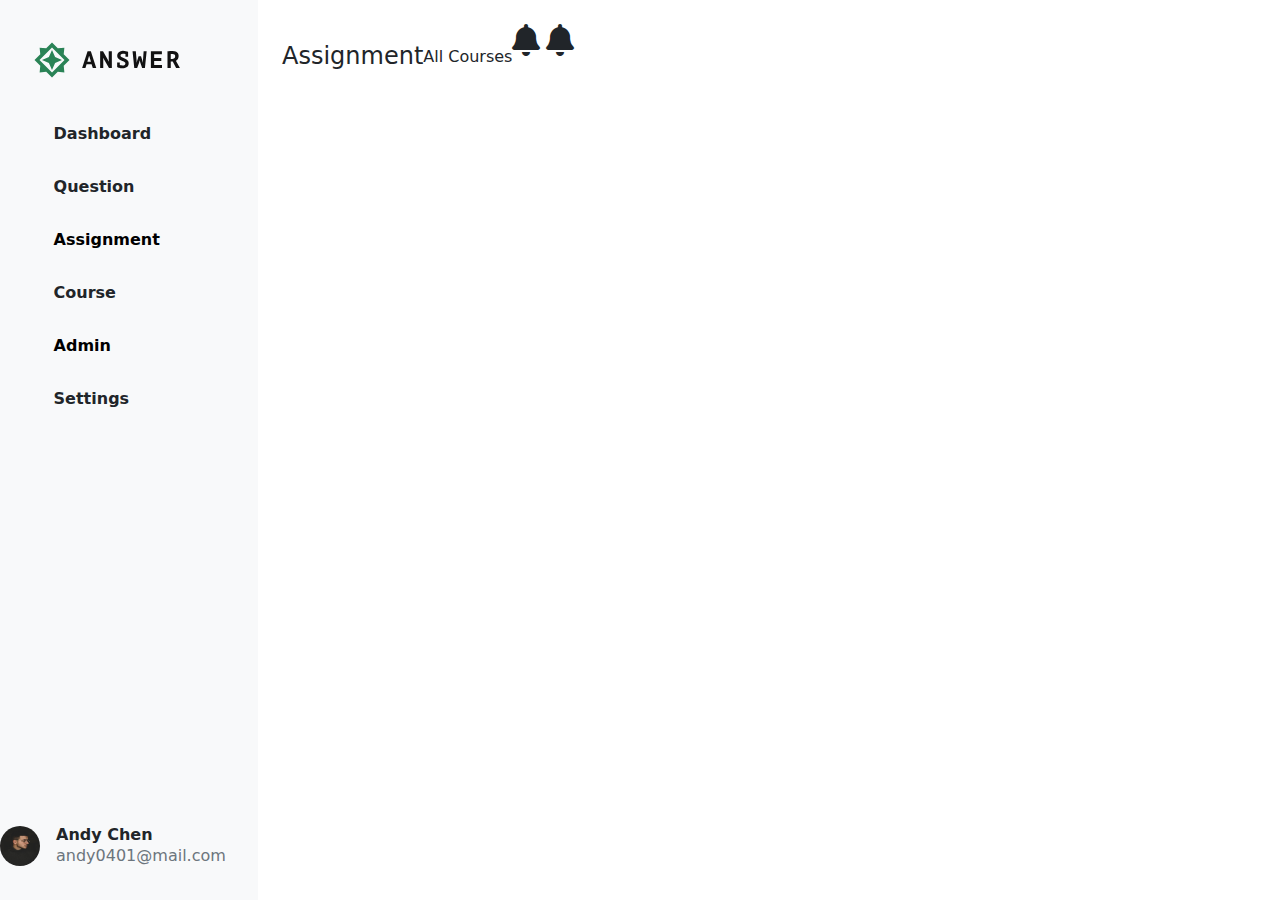
==== index.html @ 3db3b784 "Update 2022-08-13T04:26:29.890Z" ====
<!DOCTYPE html>
<html lang="en">

  <head>
    <meta charset="UTF-8">
    <meta name="viewport" content="width=device-width, initial-scale=1.0">
    <meta http-equiv="X-UA-Compatible" content="ie=edge">
    <title>Boostrap Index</title>
    <link rel="stylesheet" href="./assets/style/all.css">
  </head>

  <body>
    <div class="d-flex">
      <header class="header  bg-light pe-4 pt-40  w-25 vh-100 " >
        <div class="nav d-flex align-items-end">
          <div class="nav-box  mb-363  ml-32 ">
            <img src="./assets/images/logo-ANSWER.svg" alt="logo-ANSWER" class="mb-42">
            <ul class="text-dark fw-bold ps-0  ">
              <li class="mb-29">
                <i class="me-3"><img src="./assets/images/assessment_black_24dp.svg" alt=""></i>
                Dashboard
              </li>
              <li class="mb-29">
                <i class="me-3"><img src="./assets/images/question_answer_black_24dp.svg" alt=""></i>
                Question
              </li>
              <li class="mb-29">
                <a href="index.html">
                <i class="me-3"><img src="./assets/images/assignment_black_24dp.svg" alt=""></i>
                Assignment
                </a>
              </li>
              <li class="mb-29">
                <i class="me-3"><img src="./assets/images/video_library_black_24dp.svg" alt=""></i>
                Course
              </li>
              <li class="mb-29   ">
                <a href="admin.html">
                <i class="me-3"><img src="./assets/images/group_black_24dp.svg" alt=""></i>
                Admin
                </a>
              </li>
  
              <li class="mb-29">
                <i class="me-3"><img src="./assets/images/settings_black_24dp.svg" alt="">
                </i>Settings
              </li>
            </ul>
          </div>
          <div class="nav-box2 d-flex align-items-center position-absolute bottom-0 start-0 pl-32 mb-32" >
            <img class="  rounded-circle " style="width: 40px; height: 40px; "src="./assets/images/andychen.jpeg" alt="">
            <div class="nav-text w-50 pl-16 ">
              <h3 class="fw-bold fs-6 m-0">Andy Chen</h3>
              <p class="text-secondary m-0">andy0401@mail.com</p>
            </div>
          </div>
        </div>
      </header>

    
<div class="container p-4" >
  <div class="index-tittle d-flex">
    <div class="index-tittle-box d-flex align-items-center">
      <h1>Assignment</h1>
      <span>All Courses</span>
    </div>
    <div class="index-tittle-box">
      <i class="fa-solid fa-bell fa-2x"></i>
      <i class="fa-solid fa-bell fa-2x"></i>
    </div>
  </div>  



    <script src="./assets/js/vendors.js"></script>
    <script src="./assets/js/all.js"></script>
  </body>

</html>
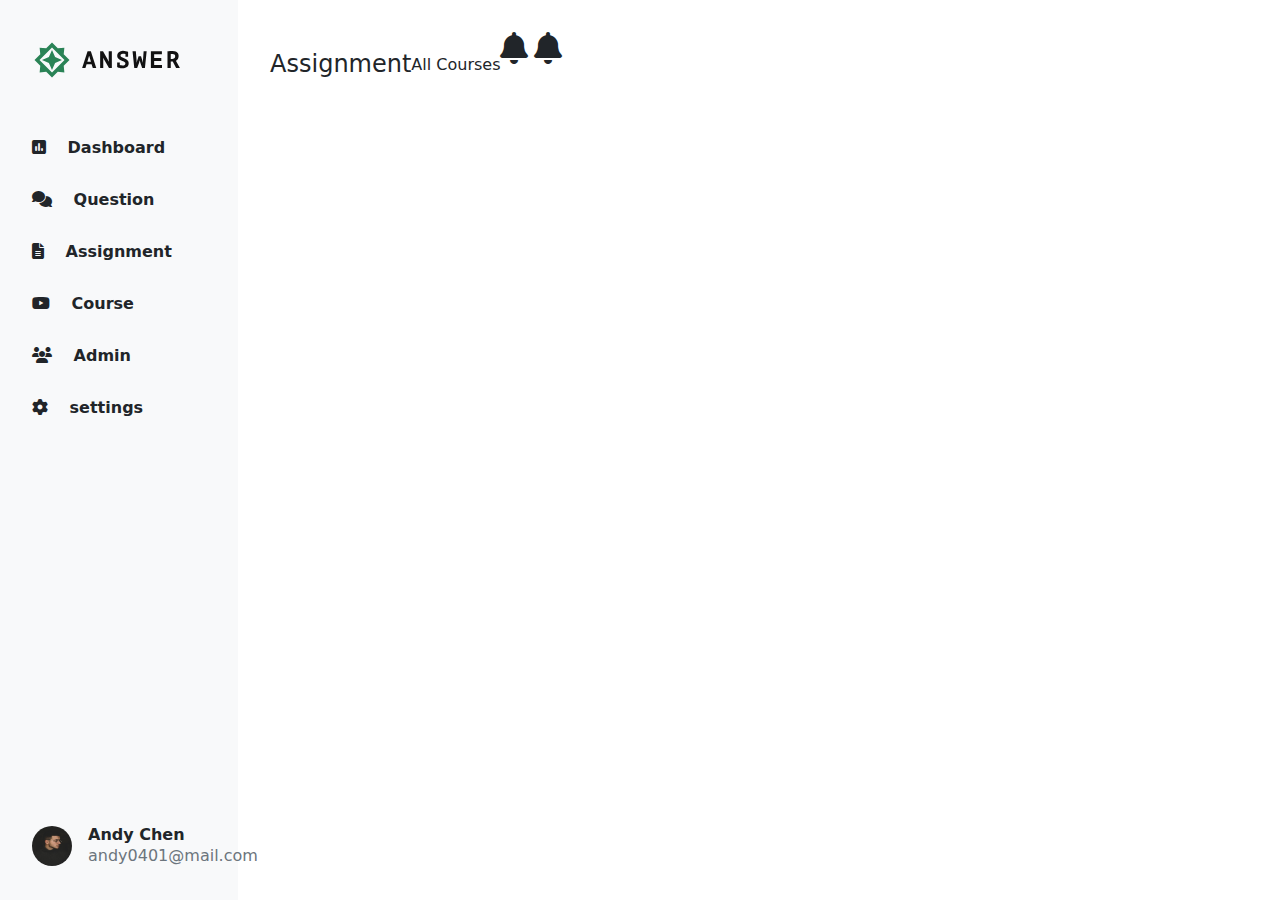
==== commit 480a564e: "Update 2022-08-13T05:41:56.348Z" ====
--- a/index.html
+++ b/index.html
@@ -11,50 +11,52 @@
 
   <body>
     <div class="d-flex">
-      <header class="header  bg-light pe-4 pt-40  w-25 vh-100 " >
-        <div class="nav d-flex align-items-end">
-          <div class="nav-box  mb-363  ml-32 ">
-            <img src="./assets/images/logo-ANSWER.svg" alt="logo-ANSWER" class="mb-42">
-            <ul class="text-dark fw-bold ps-0  ">
-              <li class="mb-29">
-                <i class="me-3"><img src="./assets/images/assessment_black_24dp.svg" alt=""></i>
-                Dashboard
-              </li>
-              <li class="mb-29">
-                <i class="me-3"><img src="./assets/images/question_answer_black_24dp.svg" alt=""></i>
-                Question
-              </li>
-              <li class="mb-29">
-                <a href="index.html">
-                <i class="me-3"><img src="./assets/images/assignment_black_24dp.svg" alt=""></i>
-                Assignment
-                </a>
-              </li>
-              <li class="mb-29">
-                <i class="me-3"><img src="./assets/images/video_library_black_24dp.svg" alt=""></i>
-                Course
-              </li>
-              <li class="mb-29   ">
-                <a href="admin.html">
-                <i class="me-3"><img src="./assets/images/group_black_24dp.svg" alt=""></i>
-                Admin
-                </a>
-              </li>
-  
-              <li class="mb-29">
-                <i class="me-3"><img src="./assets/images/settings_black_24dp.svg" alt="">
-                </i>Settings
-              </li>
-            </ul>
-          </div>
-          <div class="nav-box2 d-flex align-items-center position-absolute bottom-0 start-0 pl-32 mb-32" >
-            <img class="  rounded-circle " style="width: 40px; height: 40px; "src="./assets/images/andychen.jpeg" alt="">
-            <div class="nav-text w-50 pl-16 ">
-              <h3 class="fw-bold fs-6 m-0">Andy Chen</h3>
-              <p class="text-secondary m-0">andy0401@mail.com</p>
-            </div>
+      <header class=" bg-light vh-100 " >
+        <a href="index.html">
+          <img class="mb-42 ps-4 mt-40" src="./assets/images/logo-ANSWER.svg" alt="logo-ANSWER" >
+        </a>
+        
+        <ul class="nav flex-column fw-bold ">
+          <li class="nav-item ">
+            <a class="nav-link ps-4 p-14 " aria-current="page" href="#"> 
+              <i class="fa-solid fa-square-poll-vertical"></i>
+              <span class="ms-3">Dashboard</span></a>
+          </li>
+          <li class="nav-item">
+            <a class="nav-link ps-4 p-14 " aria-current="page" href="#"> 
+              <i class="fa-solid fa-comments"></i>
+              <span class="ms-3">Question</span></a>
+          </li>
+          <li class="nav-item">
+            <a class="nav-link ps-4 p-14 " aria-current="page" href="index.html"> 
+              <i class="fa-solid fa-file-lines"></i>
+              <span class="ms-3">Assignment</span></a>
+          </li>
+          <li class="nav-item">
+            <a class="nav-link ps-4 p-14 " aria-current="page" href="#"> 
+              <i class="fa-brands fa-youtube"></i>
+              <span class="ms-3">Course</span></a>
+          </li>
+          <li class="nav-item">
+            <a class="nav-link ps-4 p-14 " aria-current="page" href="admin.html"> 
+              <i class="fa-solid fa-users"></i>
+              <span class="ms-3">Admin</span></a>
+          </li>
+          <li class="nav-item">
+            <a class="nav-link ps-4 p-14 " aria-current="page" href="#"> 
+              <i class="fa-solid fa-gear "></i>
+              <span class="ms-3">settings</span></a>
+          </li>
+        </ul>
+        
+        <div class="nav-box2 d-flex align-items-center position-absolute bottom-0 start-0 ps-4 mb-4" >
+          <img class="  rounded-circle " style="width: 40px; height: 40px; "src="./assets/images/andychen.jpeg" alt="">
+          <div class="nav-text w-50 ps-3 ">
+            <h3 class="fw-bold fs-6 m-0">Andy Chen</h3>
+            <p class="text-secondary m-0">andy0401@mail.com</p>
           </div>
         </div>
+      
       </header>
 
     
@@ -70,7 +72,7 @@
     </div>
   </div>  
 
-
+    </div>
 
     <script src="./assets/js/vendors.js"></script>
     <script src="./assets/js/all.js"></script>
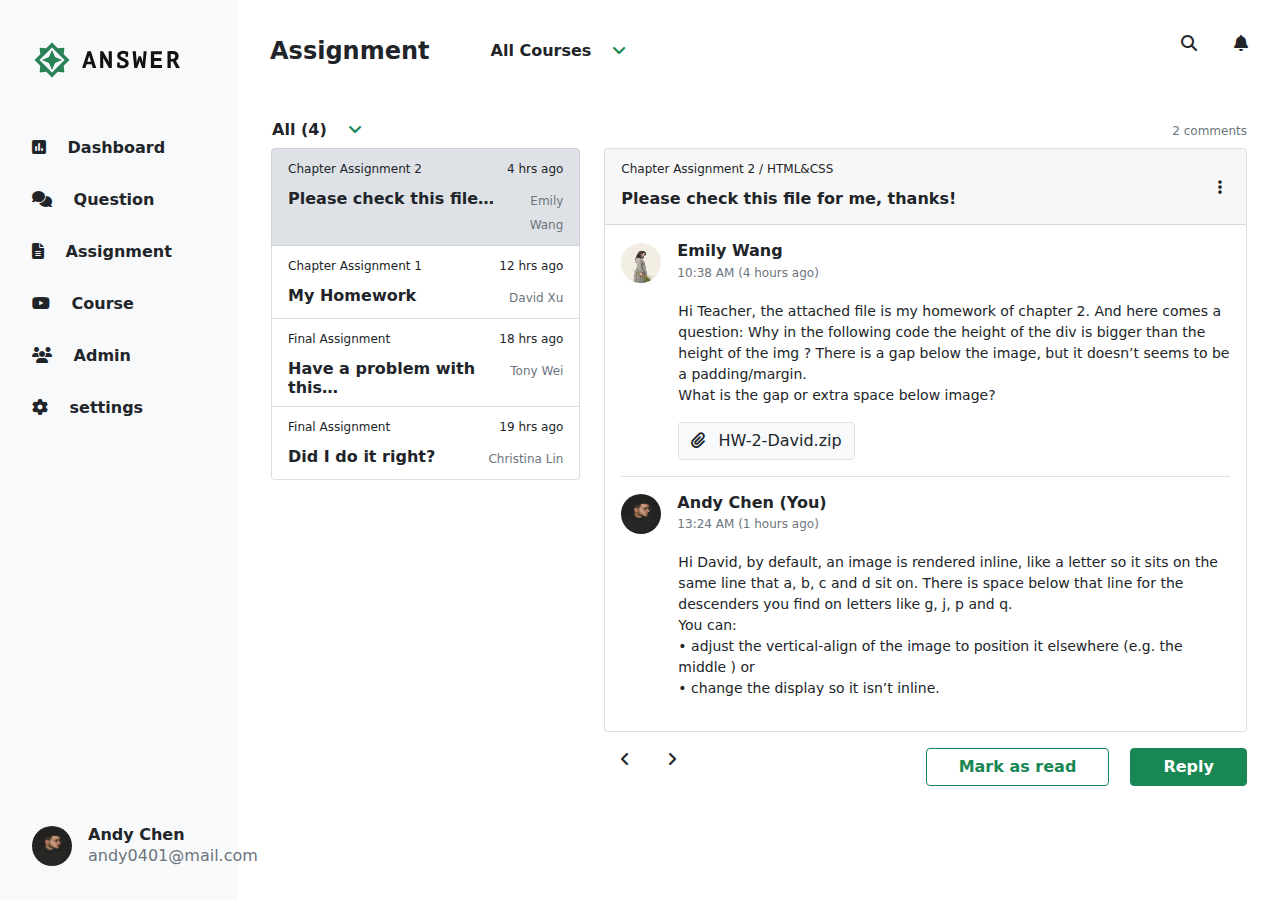
==== commit 58599760: "Update 2022-08-13T09:19:35.341Z" ====
--- a/index.html
+++ b/index.html
@@ -59,18 +59,162 @@
       
       </header>
 
-    
-<div class="container p-4" >
-  <div class="index-tittle d-flex">
-    <div class="index-tittle-box d-flex align-items-center">
-      <h1>Assignment</h1>
-      <span>All Courses</span>
+    <div class="container p-4 "  >
+  <div class="index-tittle d-flex justify-content-between mb-5">
+    <div class="index-tittle-box d-flex align-items-center  ">
+      <h1 class="fw-bold m-0">Assignment</h1>
+      <!-- 下拉選單 -->
+      <div class="dropdown ms-5 ">
+        <button class="btn  " type="button" id="dropdownMenuButton1" data-bs-toggle="dropdown" aria-expanded="false">
+          <span class=" fw-bold ">All Courses</span>
+          <i class="fa-solid fa-angle-down ms-3 text-success"></i> 
+        </button>
+      <!-- 下拉選單內容          -->
+        <ul class="dropdown-menu" aria-labelledby="dropdownMenuButton1">
+          <li><a class="dropdown-item" href="#">選單1</a></li>
+          <li><a class="dropdown-item" href="#">選單2</a></li>
+          <li><a class="dropdown-item" href="#">選單3</a></li>
+        </ul>
+      </div>     
     </div>
     <div class="index-tittle-box">
-      <i class="fa-solid fa-bell fa-2x"></i>
-      <i class="fa-solid fa-bell fa-2x"></i>
-    </div>
-  </div>  
+      <i class="fa-solid fa-magnifying-glass "></i>
+      <i class="fa-solid fa-bell ms-4"></i>
+    </div>
+  </div> 
+
+  <div class="row m-0">
+    <div class="accordion p-0" id="accordionPanelsStayOpenExample">
+      <div class="accordion-item ">
+        <div class="accordion-header d-flex  justify-content-between" id="panelsStayOpen-headingOne">
+          <button class=" btn  p-0  w-75 text-start" type="button" data-bs-toggle="collapse" data-bs-target="#panelsStayOpen-collapseOne" aria-expanded="true" aria-controls="panelsStayOpen-collapseOne">
+            <h2 class="fs-6 fw-bold ">
+              All (4) 
+              <i class="fa-solid fa-angle-down ms-3 text-success"></i> 
+            </h2>
+          </button>
+          <p class="text-secondary m-0 fs-12 ">2 comments</p>
+        </div>
+        <!-- all內容 -->
+        <div id="panelsStayOpen-collapseOne" class="accordion-collapse collapse show" aria-labelledby="panelsStayOpen-headingOne">
+          <div class="accordion-body p-0">
+            <div class="row">
+              <div class="col-4">
+                <div class="list-group " id="list-tab" role="tablist">
+                  <a class="list-group-item list-group-item-action active d-flex " id="list-home-list" data-bs-toggle="list" href="#list-home" role="tab" aria-controls="list-home">
+                    <div class="box w-75">
+                      <h3 class="fs-12">Chapter Assignment 2</h3>
+                      <h4 class="fs-6 m-0 fw-bold">Please check this file…</h4>
+                    </div>
+                    <div class="box w-25 text-end">
+                      <h3 class="fs-12">4 hrs ago</h3>
+                      <h4 class="fs-12 m-0 text-secondary">Emily Wang</h4>
+                    </div>
+                  </a>
+                  <a class="list-group-item list-group-item-action d-flex" id="list-profile-list" data-bs-toggle="list" href="#list-profile" role="tab" aria-controls="list-profile">
+                    <div class="box w-75">
+                      <h3 class="fs-12">Chapter Assignment 1</h3>
+                      <h4 class="fs-6 m-0 fw-bold">My Homework</h4>
+                    </div>
+                    <div class="box w-25 text-end">
+                      <h3 class="fs-12">12 hrs ago</h3>
+                      <h4 class="fs-12 m-0 text-secondary">David Xu</h4>
+                    </div>
+                  </a>
+                  
+                  <a class="list-group-item list-group-item-action d-flex" id="list-messages-list" data-bs-toggle="list" href="#list-messages" role="tab" aria-controls="list-messages">
+                    <div class="box w-75">
+                      <h3 class="fs-12">Final Assignment</h3>
+                      <h4 class="fs-6 m-0 fw-bold">Have a problem with this…</h4>
+                    </div>
+                    <div class="box w-25 text-end">
+                      <h3 class="fs-12">18 hrs ago</h3>
+                      <h4 class="fs-12 m-0 text-secondary">Tony Wei</h4>
+                    </div>
+                  </a>
+                  
+                  <a class="list-group-item list-group-item-action d-flex" id="list-settings-list" data-bs-toggle="list" href="#list-settings" role="tab" aria-controls="list-settings">
+                    <div class="box w-75">
+                      <h3 class="fs-12">Final Assignment</h3>
+                      <h4 class="fs-6 m-0 fw-bold">Did I do it right?</h4>
+                    </div>
+                    <div class="box w-50 text-end">
+                      <h3 class="fs-12">19 hrs ago</h3>
+                      <h4 class="fs-12 m-0 text-secondary">Christina Lin</h4>
+                    </div>
+                  </a>
+                </div>
+              </div>
+              <!-- col-8 card  -->
+              <div class="col-8">
+                <div class="tab-content" id="nav-tabContent">
+                  <div class="tab-pane fade show active" id="list-home" role="tabpanel" aria-labelledby="list-1">
+                    <div class="card p-0">
+                      <div class="card-header d-flex justify-content-between align-items-center">
+                        <div>
+                          <h3 class="fs-12">Chapter Assignment 2 / HTML&CSS</h3>
+                          <h4 class="fs-6 fw-bold">Please check this file for me, thanks!</h4>
+                        </div>
+                        <i class="fa-solid fa-ellipsis-vertical me-2"></i>
+                      </div>  
+                      <div class="card-body">
+                        <div class="card-box ">
+                          <div class="nav-box2 d-flex align-items-center mb-3" >
+                            <img class="  rounded-circle " style="width: 40px; height: 40px; "src="./assets/images/emilywang.jpeg" alt="">
+                            <div class="nav-text w-50 ps-3 ">
+                              <h3 class="fw-bold fs-6 m-0">Emily Wang</h3>
+                              <p class="text-secondary m-0 fs-12">10:38 AM (4 hours ago)</p>
+                            </div>
+                          </div>
+                          <div class="fs-14 ml-64 text-dark  mb-3">
+                            <p class="mb-0">Hi Teacher, the attached file is my homework of chapter 2. And here comes a question: Why in the following code the height of the div is bigger than the height of the img ? There is a gap below the image, but it doesn’t seems to be a padding/margin. </p>
+                            <p class="mb-3">What is the gap or extra space below image?</p>
+                            <button class="btn border bg-light">
+                              <i class="fa-solid fa-paperclip me-2"></i>
+                              HW-2-David.zip
+                            </button>
+                          </div>
+                        </div>
+                        <div class="card-box2 border-top  ">
+                          <div class="nav-box2 d-flex align-items-center mb-3 mt-3" >
+                            <img class="  rounded-circle " style="width: 40px; height: 40px; "src="./assets/images/andychen.jpeg" alt="">
+                            <div class="nav-text w-50 ps-3 ">
+                              <h3 class="fw-bold fs-6 m-0">Andy Chen (You)</h3>
+                              <p class="text-secondary m-0 fs-12">13:24 AM (1 hours ago)</p>
+                            </div>
+                          </div>
+                          <div class="fs-14 ml-64 text-dark  mb-3">
+                            <p class="mb-0">Hi David, by default, an image is rendered inline, like a letter so it sits on the same line that a, b, c and d sit on. There is space below that line for the descenders you find on letters like g, j, p and q.</p>
+                            <p class="mb-3">You can: 　
+                              <br>• adjust the vertical-align of the image to position it elsewhere (e.g. the middle ) or 　
+                              <br>• change the display so it isn’t inline.</p>
+                            
+                          </div>
+                        </div>
+                      </div>
+                    </div>
+                    <div class="card-end mt-3 d-flex justify-content-between ">
+                      <box>
+                        <i class="fa-solid fa-angle-left ms-3 me-3"></i>
+                        <i class="fa-solid fa-angle-right ms-3 me-3"></i>
+                      </box>
+                      <box>
+                        <button class="btn border-success text-success fw-bold ps-4 pe-4">Mark as read</button>
+                        <button class="btn btn-success  fw-bold ps-4 pe-4 ms-3">Reply</button></box>
+                    </div>
+                  </div>
+                  <div class="tab-pane fade" id="list-profile" role="tabpanel" aria-labelledby="list-2">沒有東西</div>
+                  <div class="tab-pane fade" id="list-messages" role="tabpanel" aria-labelledby="list-3">沒有東西</div>
+                  <div class="tab-pane fade" id="list-settings" role="tabpanel" aria-labelledby="list-4">沒有東西</div>
+                </div>
+              </div>
+            </div>
+          </div>
+        </div>
+      </div>
+    </div>
+      
+  </div>
 
     </div>
 
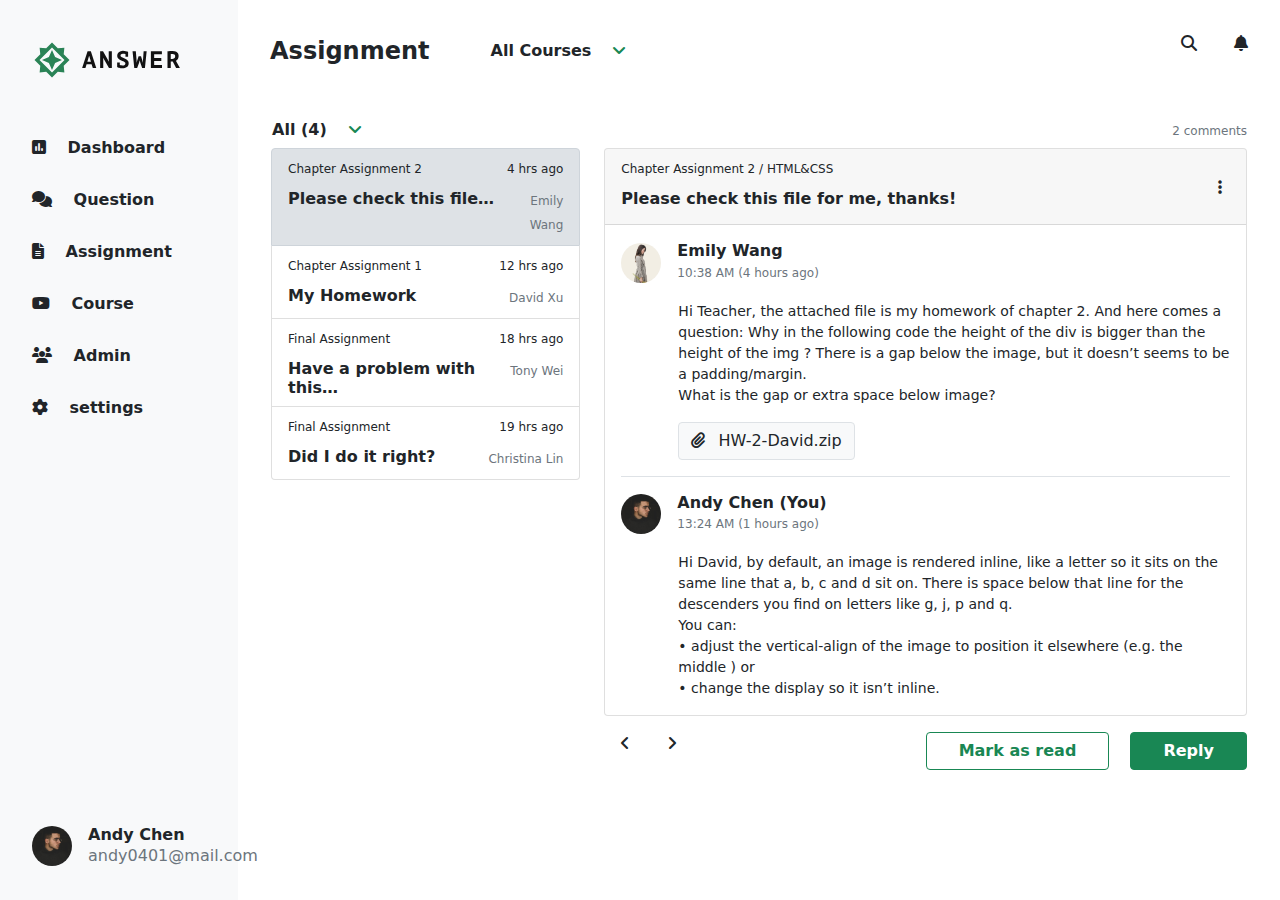
==== commit 1109f2e3: "Update 2022-08-13T12:34:29.139Z" ====
--- a/index.html
+++ b/index.html
@@ -7,6 +7,7 @@
     <meta http-equiv="X-UA-Compatible" content="ie=edge">
     <title>Boostrap Index</title>
     <link rel="stylesheet" href="./assets/style/all.css">
+    <script src="https://cdn.ckeditor.com/ckeditor5/35.0.1/classic/ckeditor.js"></script>
   </head>
 
   <body>
@@ -190,6 +191,18 @@
                               <br>• change the display so it isn’t inline.</p>
                             
                           </div>
+                          <div class="m--16 border-0 ">
+                            <div id="editor">
+                            </div>
+                            <script >
+                                ClassicEditor
+                                    .create( document.querySelector( '#editor' ) )
+                                    .catch( error => {
+                                        console.error( error );
+                                    } );
+                            </script>
+                          </div>
+                          
                         </div>
                       </div>
                     </div>
@@ -200,14 +213,20 @@
                       </box>
                       <box>
                         <button class="btn border-success text-success fw-bold ps-4 pe-4">Mark as read</button>
-                        <button class="btn btn-success  fw-bold ps-4 pe-4 ms-3">Reply</button></box>
+                        <!-- Button trigger modal -->
+                        <button type="button" class="btn btn-success  fw-bold ps-4 pe-4 ms-3" data-bs-toggle="modal" data-bs-target="#Modal-text">
+                          Reply
+                        </button>
+                        
+                      </box>
+                        
                     </div>
                   </div>
                   <div class="tab-pane fade" id="list-profile" role="tabpanel" aria-labelledby="list-2">沒有東西</div>
                   <div class="tab-pane fade" id="list-messages" role="tabpanel" aria-labelledby="list-3">沒有東西</div>
                   <div class="tab-pane fade" id="list-settings" role="tabpanel" aria-labelledby="list-4">沒有東西</div>
                 </div>
-              </div>
+              
             </div>
           </div>
         </div>
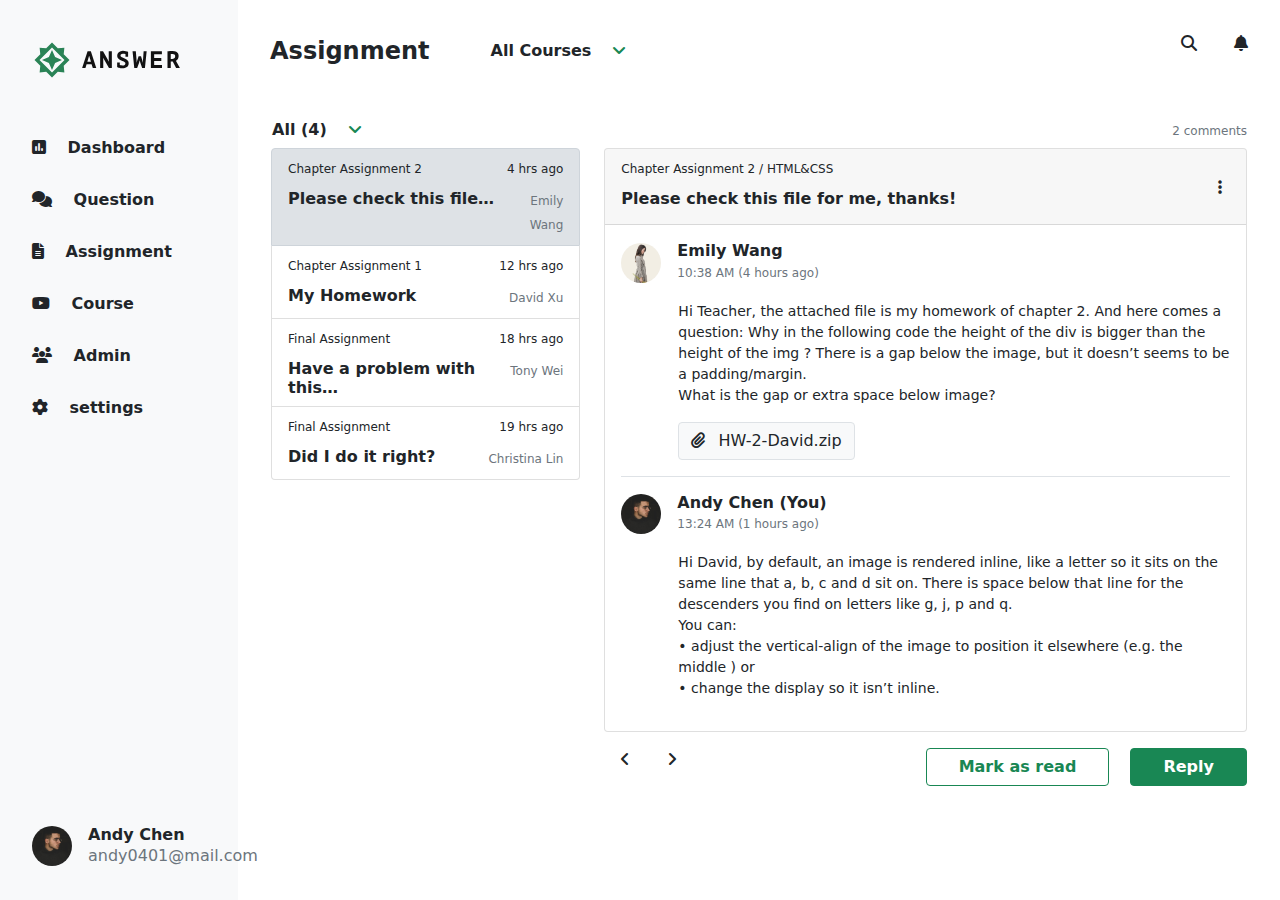
==== commit 2bc4669f: "Update 2022-08-14T05:44:19.568Z" ====
--- a/index.html
+++ b/index.html
@@ -19,7 +19,7 @@
         
         <ul class="nav flex-column fw-bold ">
           <li class="nav-item ">
-            <a class="nav-link ps-4 p-14 " aria-current="page" href="#"> 
+            <a class="nav-link ps-4 p-14 " aria-current="page" href="text.html"> 
               <i class="fa-solid fa-square-poll-vertical"></i>
               <span class="ms-3">Dashboard</span></a>
           </li>
@@ -176,7 +176,8 @@
                             </button>
                           </div>
                         </div>
-                        <div class="card-box2 border-top  ">
+                        <!-- jquery card-box2  -->
+                        <div class="card-box2 border-top  " id="card-box2">
                           <div class="nav-box2 d-flex align-items-center mb-3 mt-3" >
                             <img class="  rounded-circle " style="width: 40px; height: 40px; "src="./assets/images/andychen.jpeg" alt="">
                             <div class="nav-text w-50 ps-3 ">
@@ -191,8 +192,11 @@
                               <br>• change the display so it isn’t inline.</p>
                             
                           </div>
-                          <div class="m--16 border-0 ">
+                          <!-- jquery 文字輸入  -->
+                          <div class="m--16 border-0" id="text">
                             <div id="editor">
+                              <p >Reply an answer…</p>
+                            </div>
                             </div>
                             <script >
                                 ClassicEditor
@@ -214,9 +218,12 @@
                       <box>
                         <button class="btn border-success text-success fw-bold ps-4 pe-4">Mark as read</button>
                         <!-- Button trigger modal -->
-                        <button type="button" class="btn btn-success  fw-bold ps-4 pe-4 ms-3" data-bs-toggle="modal" data-bs-target="#Modal-text">
+
+                        <!-- jquery -->
+                        <button type="button" class="btn btn-success  fw-bold ps-4 pe-4 ms-3 " id="reply">
                           Reply
                         </button>
+                        
                         
                       </box>
                         
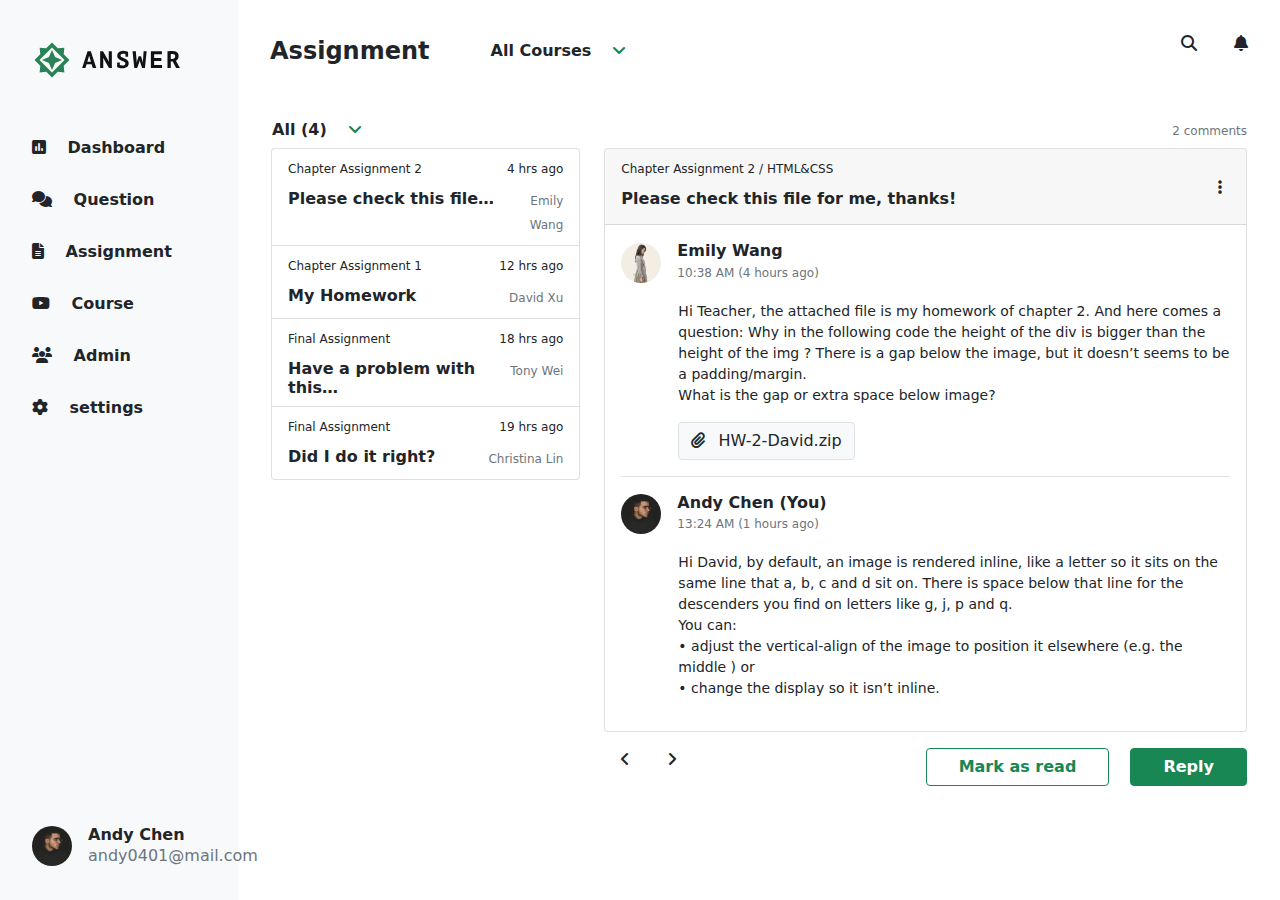
==== commit 4fd0928b: "Update 2022-08-15T12:19:45.983Z" ====
--- a/index.html
+++ b/index.html
@@ -19,7 +19,7 @@
         
         <ul class="nav flex-column fw-bold ">
           <li class="nav-item ">
-            <a class="nav-link ps-4 p-14 " aria-current="page" href="text.html"> 
+            <a class="nav-link ps-4 p-14 " aria-current="page" href="#"> 
               <i class="fa-solid fa-square-poll-vertical"></i>
               <span class="ms-3">Dashboard</span></a>
           </li>
@@ -60,7 +60,7 @@
       
       </header>
 
-    <div class="container p-4 "  >
+    <div class="container p-4 ">
   <div class="index-tittle d-flex justify-content-between mb-5">
     <div class="index-tittle-box d-flex align-items-center  ">
       <h1 class="fw-bold m-0">Assignment</h1>
@@ -68,41 +68,44 @@
       <div class="dropdown ms-5 ">
         <button class="btn  " type="button" id="dropdownMenuButton1" data-bs-toggle="dropdown" aria-expanded="false">
           <span class=" fw-bold ">All Courses</span>
-          <i class="fa-solid fa-angle-down ms-3 text-success"></i> 
+          <i class="fa-solid fa-angle-down ms-3 text-success"></i>
         </button>
-      <!-- 下拉選單內容          -->
+        <!-- 下拉選單內容          -->
         <ul class="dropdown-menu" aria-labelledby="dropdownMenuButton1">
           <li><a class="dropdown-item" href="#">選單1</a></li>
           <li><a class="dropdown-item" href="#">選單2</a></li>
           <li><a class="dropdown-item" href="#">選單3</a></li>
         </ul>
-      </div>     
+      </div>
     </div>
     <div class="index-tittle-box">
       <i class="fa-solid fa-magnifying-glass "></i>
       <i class="fa-solid fa-bell ms-4"></i>
     </div>
-  </div> 
+  </div>
 
   <div class="row m-0">
     <div class="accordion p-0" id="accordionPanelsStayOpenExample">
       <div class="accordion-item ">
         <div class="accordion-header d-flex  justify-content-between" id="panelsStayOpen-headingOne">
-          <button class=" btn  p-0  w-75 text-start" type="button" data-bs-toggle="collapse" data-bs-target="#panelsStayOpen-collapseOne" aria-expanded="true" aria-controls="panelsStayOpen-collapseOne">
+          <button class=" btn  p-0  w-75 text-start" type="button" data-bs-toggle="collapse"
+            data-bs-target="#panelsStayOpen-collapseOne" aria-expanded="true"
+            aria-controls="panelsStayOpen-collapseOne">
             <h2 class="fs-6 fw-bold ">
-              All (4) 
-              <i class="fa-solid fa-angle-down ms-3 text-success"></i> 
+              All (4)
+              <i class="fa-solid fa-angle-down ms-3 text-success"></i>
             </h2>
           </button>
           <p class="text-secondary m-0 fs-12 ">2 comments</p>
         </div>
         <!-- all內容 -->
-        <div id="panelsStayOpen-collapseOne" class="accordion-collapse collapse show" aria-labelledby="panelsStayOpen-headingOne">
+        <div id="panelsStayOpen-collapseOne" class="accordion-collapse collapse show"
+          aria-labelledby="panelsStayOpen-headingOne">
           <div class="accordion-body p-0">
             <div class="row">
               <div class="col-4">
                 <div class="list-group " id="list-tab" role="tablist">
-                  <a class="list-group-item list-group-item-action active d-flex " id="list-home-list" data-bs-toggle="list" href="#list-home" role="tab" aria-controls="list-home">
+                  <a class="list-group-item list-group-item-action d-flex" id="list-home-list" data-bs-toggle="list" href="#list-home" role="tab" aria-controls="list-home">
                     <div class="box w-75">
                       <h3 class="fs-12">Chapter Assignment 2</h3>
                       <h4 class="fs-6 m-0 fw-bold">Please check this file…</h4>
@@ -112,7 +115,8 @@
                       <h4 class="fs-12 m-0 text-secondary">Emily Wang</h4>
                     </div>
                   </a>
-                  <a class="list-group-item list-group-item-action d-flex" id="list-profile-list" data-bs-toggle="list" href="#list-profile" role="tab" aria-controls="list-profile">
+                  <a class="list-group-item list-group-item-action d-flex" id="list-profile-list" data-bs-toggle="list"
+                    href="#list-profile" role="tab" aria-controls="list-profile">
                     <div class="box w-75">
                       <h3 class="fs-12">Chapter Assignment 1</h3>
                       <h4 class="fs-6 m-0 fw-bold">My Homework</h4>
@@ -122,8 +126,9 @@
                       <h4 class="fs-12 m-0 text-secondary">David Xu</h4>
                     </div>
                   </a>
-                  
-                  <a class="list-group-item list-group-item-action d-flex" id="list-messages-list" data-bs-toggle="list" href="#list-messages" role="tab" aria-controls="list-messages">
+
+                  <a class="list-group-item list-group-item-action d-flex" id="list-messages-list" data-bs-toggle="list"
+                    href="#list-messages" role="tab" aria-controls="list-messages">
                     <div class="box w-75">
                       <h3 class="fs-12">Final Assignment</h3>
                       <h4 class="fs-6 m-0 fw-bold">Have a problem with this…</h4>
@@ -133,8 +138,9 @@
                       <h4 class="fs-12 m-0 text-secondary">Tony Wei</h4>
                     </div>
                   </a>
-                  
-                  <a class="list-group-item list-group-item-action d-flex" id="list-settings-list" data-bs-toggle="list" href="#list-settings" role="tab" aria-controls="list-settings">
+
+                  <a class="list-group-item list-group-item-action d-flex" id="list-settings-list" data-bs-toggle="list"
+                    href="#list-settings" role="tab" aria-controls="list-settings">
                     <div class="box w-75">
                       <h3 class="fs-12">Final Assignment</h3>
                       <h4 class="fs-6 m-0 fw-bold">Did I do it right?</h4>
@@ -149,7 +155,8 @@
               <!-- col-8 card  -->
               <div class="col-8">
                 <div class="tab-content" id="nav-tabContent">
-                  <div class="tab-pane fade show active" id="list-home" role="tabpanel" aria-labelledby="list-1">
+                  <!-- card 連結1 -->
+                  <div class="tab-pane fade show active" id="list-home" role="tabpanel" aria-labelledby="list-home-list">
                     <div class="card p-0">
                       <div class="card-header d-flex justify-content-between align-items-center">
                         <div>
@@ -157,18 +164,23 @@
                           <h4 class="fs-6 fw-bold">Please check this file for me, thanks!</h4>
                         </div>
                         <i class="fa-solid fa-ellipsis-vertical me-2"></i>
-                      </div>  
+                      </div>
                       <div class="card-body">
-                        <div class="card-box ">
-                          <div class="nav-box2 d-flex align-items-center mb-3" >
-                            <img class="  rounded-circle " style="width: 40px; height: 40px; "src="./assets/images/emilywang.jpeg" alt="">
+                        <div class="card-box border-bottom">
+                          <div class="nav-box2 d-flex align-items-center mb-3">
+                            <img class="  rounded-circle " style="width: 40px; height: 40px; "
+                              src="./assets/images/emilywang.jpeg" alt="">
                             <div class="nav-text w-50 ps-3 ">
                               <h3 class="fw-bold fs-6 m-0">Emily Wang</h3>
                               <p class="text-secondary m-0 fs-12">10:38 AM (4 hours ago)</p>
                             </div>
                           </div>
                           <div class="fs-14 ml-64 text-dark  mb-3">
-                            <p class="mb-0">Hi Teacher, the attached file is my homework of chapter 2. And here comes a question: Why in the following code the height of the div is bigger than the height of the img ? There is a gap below the image, but it doesn’t seems to be a padding/margin. </p>
+                            <p class="mb-0">Hi Teacher, the attached file is my homework of chapter 2. And here comes a
+                              question: Why in the
+                              following code the height of the div is bigger than the height of the img ? There is a gap
+                              below the image,
+                              but it doesn’t seems to be a padding/margin. </p>
                             <p class="mb-3">What is the gap or extra space below image?</p>
                             <button class="btn border bg-light">
                               <i class="fa-solid fa-paperclip me-2"></i>
@@ -177,39 +189,44 @@
                           </div>
                         </div>
                         <!-- jquery card-box2  -->
-                        <div class="card-box2 border-top  " id="card-box2">
-                          <div class="nav-box2 d-flex align-items-center mb-3 mt-3" >
-                            <img class="  rounded-circle " style="width: 40px; height: 40px; "src="./assets/images/andychen.jpeg" alt="">
+                        <div class="card-box2   " >
+                          <div class="nav-box2 d-flex align-items-center mb-3 mt-3">
+                            <img class="  rounded-circle " style="width: 40px; height: 40px; "
+                              src="./assets/images/andychen.jpeg" alt="">
                             <div class="nav-text w-50 ps-3 ">
                               <h3 class="fw-bold fs-6 m-0">Andy Chen (You)</h3>
                               <p class="text-secondary m-0 fs-12">13:24 AM (1 hours ago)</p>
                             </div>
                           </div>
                           <div class="fs-14 ml-64 text-dark  mb-3">
-                            <p class="mb-0">Hi David, by default, an image is rendered inline, like a letter so it sits on the same line that a, b, c and d sit on. There is space below that line for the descenders you find on letters like g, j, p and q.</p>
+                            <p class="mb-0">Hi David, by default, an image is rendered inline, like a letter so it sits
+                              on the same line
+                              that a, b, c and d sit on. There is space below that line for the descenders you find on
+                              letters like g, j, p
+                              and q.</p>
                             <p class="mb-3">You can: 　
-                              <br>• adjust the vertical-align of the image to position it elsewhere (e.g. the middle ) or 　
-                              <br>• change the display so it isn’t inline.</p>
-                            
-                          </div>
-                          <!-- jquery 文字輸入  -->
-                          <div class="m--16 border-0" id="text">
-                            <div id="editor">
-                              <p >Reply an answer…</p>
-                            </div>
-                            </div>
-                            <script >
-                                ClassicEditor
-                                    .create( document.querySelector( '#editor' ) )
-                                    .catch( error => {
-                                        console.error( error );
-                                    } );
-                            </script>
-                          </div>
-                          
-                        </div>
+                              <br>• adjust the vertical-align of the image to position it elsewhere (e.g. the middle )
+                              or 　
+                              <br>• change the display so it isn’t inline.
+                            </p>
+                          </div>
+                        </div>
+                        <!-- jquery Button 對應  -->
+                        <div class="m--16 border-0 text mt-3" id="text">
+                          <div id="editor">
+                            <p>Reply an answer…</p>
+                          </div>
+                        </div>
+                        <script>
+                          ClassicEditor
+                            .create(document.querySelector('#editor'))
+                            .catch(error => {
+                              console.error(error);
+                            });
+                        </script>
                       </div>
                     </div>
+                    <!-- 按鈕 -->
                     <div class="card-end mt-3 d-flex justify-content-between ">
                       <box>
                         <i class="fa-solid fa-angle-left ms-3 me-3"></i>
@@ -217,30 +234,28 @@
                       </box>
                       <box>
                         <button class="btn border-success text-success fw-bold ps-4 pe-4">Mark as read</button>
-                        <!-- Button trigger modal -->
-
-                        <!-- jquery -->
-                        <button type="button" class="btn btn-success  fw-bold ps-4 pe-4 ms-3 " id="reply">
+                        <!-- jquery Button -->
+                        <button type="button" class="btn btn-success  fw-bold ps-4 pe-4 ms-3 reply " id="reply">
                           Reply
                         </button>
-                        
-                        
                       </box>
-                        
-                    </div>
+                    </div>
+                    
                   </div>
-                  <div class="tab-pane fade" id="list-profile" role="tabpanel" aria-labelledby="list-2">沒有東西</div>
-                  <div class="tab-pane fade" id="list-messages" role="tabpanel" aria-labelledby="list-3">沒有東西</div>
-                  <div class="tab-pane fade" id="list-settings" role="tabpanel" aria-labelledby="list-4">沒有東西</div>
+                  <div class="tab-pane fade" id="list-profile" role="tabpanel" aria-labelledby="list-profile-list">
+                    沒有東西1</div>
+                  <div class="tab-pane fade" id="list-messages" role="tabpanel" aria-labelledby="list-messages-list">
+                    沒有東西2</div>
+                  <div class="tab-pane fade" id="list-settings" role="tabpanel" aria-labelledby="list-settings-list">
+                    沒有東西3</div>
+
                 </div>
-              
+              </div>
             </div>
           </div>
         </div>
+
       </div>
-    </div>
-      
-  </div>
 
     </div>
 
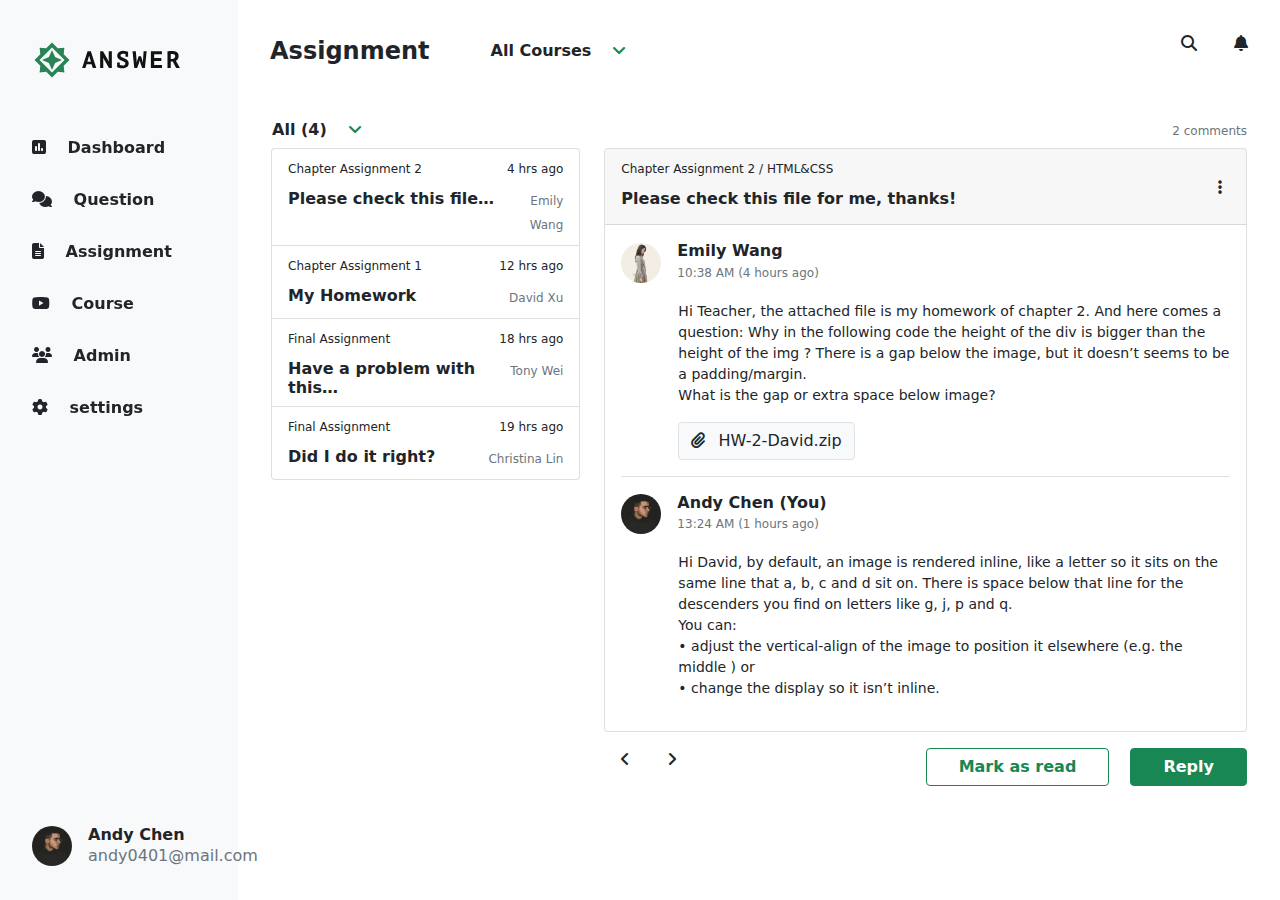
==== commit bb5612b8: "Update 2022-09-07T03:14:49.884Z" ====
--- a/index.html
+++ b/index.html
@@ -1,64 +1,67 @@
 <!DOCTYPE html>
 <html lang="en">
 
-  <head>
-    <meta charset="UTF-8">
-    <meta name="viewport" content="width=device-width, initial-scale=1.0">
-    <meta http-equiv="X-UA-Compatible" content="ie=edge">
-    <title>Boostrap Index</title>
-    <link rel="stylesheet" href="./assets/style/all.css">
-    <script src="https://cdn.ckeditor.com/ckeditor5/35.0.1/classic/ckeditor.js"></script>
-  </head>
-
-  <body>
-    <div class="d-flex">
-      <header class=" bg-light vh-100 " >
-        <a href="index.html">
-          <img class="mb-42 ps-4 mt-40" src="./assets/images/logo-ANSWER.svg" alt="logo-ANSWER" >
-        </a>
-        
-        <ul class="nav flex-column fw-bold ">
-          <li class="nav-item ">
-            <a class="nav-link ps-4 p-14 " aria-current="page" href="#"> 
-              <i class="fa-solid fa-square-poll-vertical"></i>
-              <span class="ms-3">Dashboard</span></a>
-          </li>
-          <li class="nav-item">
-            <a class="nav-link ps-4 p-14 " aria-current="page" href="#"> 
-              <i class="fa-solid fa-comments"></i>
-              <span class="ms-3">Question</span></a>
-          </li>
-          <li class="nav-item">
-            <a class="nav-link ps-4 p-14 " aria-current="page" href="index.html"> 
-              <i class="fa-solid fa-file-lines"></i>
-              <span class="ms-3">Assignment</span></a>
-          </li>
-          <li class="nav-item">
-            <a class="nav-link ps-4 p-14 " aria-current="page" href="#"> 
-              <i class="fa-brands fa-youtube"></i>
-              <span class="ms-3">Course</span></a>
-          </li>
-          <li class="nav-item">
-            <a class="nav-link ps-4 p-14 " aria-current="page" href="admin.html"> 
-              <i class="fa-solid fa-users"></i>
-              <span class="ms-3">Admin</span></a>
-          </li>
-          <li class="nav-item">
-            <a class="nav-link ps-4 p-14 " aria-current="page" href="#"> 
-              <i class="fa-solid fa-gear "></i>
-              <span class="ms-3">settings</span></a>
-          </li>
-        </ul>
-        
-        <div class="nav-box2 d-flex align-items-center position-absolute bottom-0 start-0 ps-4 mb-4" >
-          <img class="  rounded-circle " style="width: 40px; height: 40px; "src="./assets/images/andychen.jpeg" alt="">
-          <div class="nav-text w-50 ps-3 ">
-            <h3 class="fw-bold fs-6 m-0">Andy Chen</h3>
-            <p class="text-secondary m-0">andy0401@mail.com</p>
-          </div>
+<head>
+  <meta charset="UTF-8">
+  <meta name="viewport" content="width=device-width, initial-scale=1.0">
+  <meta http-equiv="X-UA-Compatible" content="ie=edge">
+  <title>
+    Boostrap Index
+  </title>
+  <link href="https://unpkg.com/aos@2.3.1/dist/aos.css" rel="stylesheet">
+  <link rel="stylesheet" href="./assets/style/all.css">
+  <script src="https://cdn.ckeditor.com/ckeditor5/35.0.1/classic/ckeditor.js"></script>
+</head>
+
+<body>
+  <div class="d-flex">
+    <header class=" bg-light vh-100 ">
+      <a href="index.html">
+        <img class="mb-42 ps-4 mt-40" src="./assets/images/logo-ANSWER.svg" alt="logo-ANSWER">
+      </a>
+
+      <ul class="nav flex-column fw-bold ">
+        <li class="nav-item " data-aos="fade-up"      data-aos-duration="1500">
+          <a class="nav-link ps-4 p-14 " aria-current="page" href="#">
+            <i class="fa-solid fa-square-poll-vertical"></i>
+            <span class="ms-3">Dashboard</span></a>
+        </li>
+        <li class="nav-item" data-aos="fade-up"      data-aos-duration="1500">
+          <a class="nav-link ps-4 p-14 " aria-current="page" href="#">
+            <i class="fa-solid fa-comments"></i>
+            <span class="ms-3">Question</span></a>
+        </li>
+        <li class="nav-item" data-aos="fade-up"      data-aos-duration="1500">
+          <a class="nav-link ps-4 p-14 " aria-current="page" href="index.html">
+            <i class="fa-solid fa-file-lines"></i>
+            <span class="ms-3">Assignment</span></a>
+        </li>
+        <li class="nav-item" data-aos="fade-up"      data-aos-duration="1500">
+          <a class="nav-link ps-4 p-14 " aria-current="page" href="#">
+            <i class="fa-brands fa-youtube"></i>
+            <span class="ms-3">Course</span></a>
+        </li>
+        <li class="nav-item" data-aos="fade-up"      data-aos-duration="1500">
+          <a class="nav-link ps-4 p-14 " aria-current="page" href="admin.html">
+            <i class="fa-solid fa-users"></i>
+            <span class="ms-3">Admin</span></a>
+        </li>
+        <li class="nav-item" data-aos="fade-up"      data-aos-duration="1500">
+          <a class="nav-link ps-4 p-14 " aria-current="page" href="#">
+            <i class="fa-solid fa-gear "></i>
+            <span class="ms-3">settings</span></a>
+        </li>
+      </ul>
+
+      <div class="nav-box2 d-flex align-items-center position-absolute bottom-0 start-0 ps-4 mb-4">
+        <img class="  rounded-circle " style="width: 40px; height: 40px; " src="./assets/images/andychen.jpeg" alt="">
+        <div class="nav-text w-50 ps-3 ">
+          <h3 class="fw-bold fs-6 m-0">Andy Chen</h3>
+          <p class="text-secondary m-0">andy0401@mail.com</p>
         </div>
-      
-      </header>
+      </div>
+
+    </header>
 
     <div class="container p-4 ">
   <div class="index-tittle d-flex justify-content-between mb-5">
@@ -257,10 +260,13 @@
 
       </div>
 
-    </div>
-
-    <script src="./assets/js/vendors.js"></script>
-    <script src="./assets/js/all.js"></script>
-  </body>
+  </div>
+  <script src="https://unpkg.com/aos@2.3.1/dist/aos.js"></script>
+  <script>
+    AOS.init();
+  </script>
+  <script src="./assets/js/vendors.js"></script>
+  <script src="./assets/js/all.js"></script>
+</body>
 
 </html>